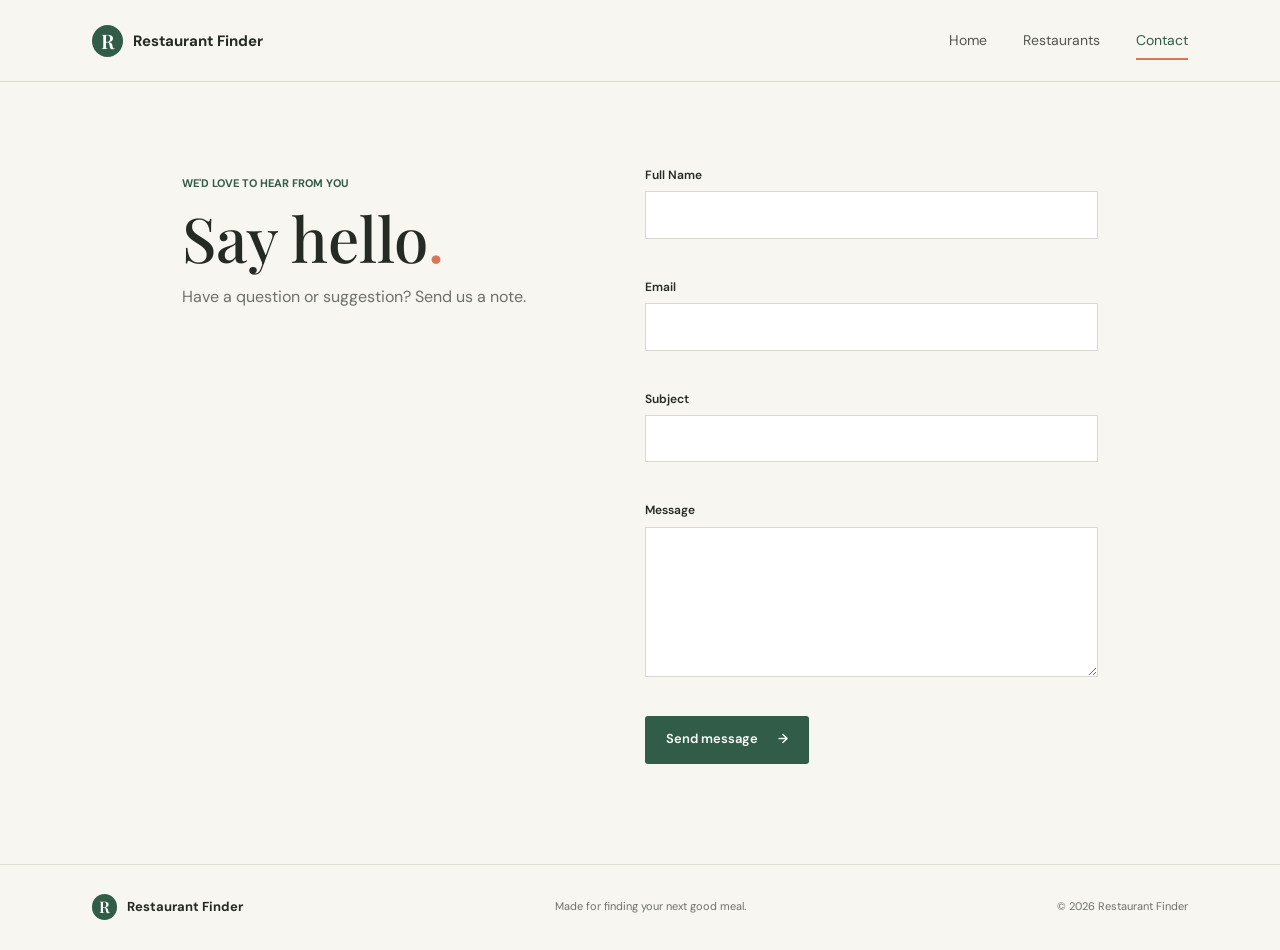
==== contact.html @ 0e704071 "Initial commit" ====
<!doctype html>
<html lang="en">
<head>
  <meta charset="utf-8">
  <meta name="viewport" content="width=device-width, initial-scale=1">
  <meta name="theme-color" content="#f7f6f1">
  <meta name="description" content="Send a message to Restaurant Finder.">
  <title>Contact | Restaurant Finder</title>
  <link rel="stylesheet" href="css/style.css">
  <script src="js/script.js" defer></script>
</head>
<body>
  <header class="site-header">
    <a class="brand" href="index.html" aria-label="Restaurant Finder home"><span class="brand-mark" aria-hidden="true">R</span>Restaurant Finder</a>
    <button class="menu-toggle" type="button" aria-expanded="false" aria-controls="site-navigation" aria-label="Open navigation"><span></span><span></span></button>
    <nav class="site-nav" id="site-navigation" aria-label="Main navigation">
      <a href="index.html">Home</a>
      <a href="restaurants.html">Restaurants</a>
      <a href="contact.html" aria-current="page">Contact</a>
    </nav>
  </header> 

  <main class="contact-main">
    <section class="contact-intro"><p class="eyebrow">We'd love to hear from you</p><h1>Say hello<span class="heading-period">.</span></h1><p>Have a question or suggestion? Send us a note.</p></section>
    <form class="contact-form" id="contact-form" novalidate>
      <div class="form-field"><label for="full-name">Full Name</label><input id="full-name" name="name" type="text" autocomplete="name" aria-describedby="name-error" required><span class="field-error" id="name-error"></span></div>
      <div class="form-field"><label for="email">Email</label><input id="email" name="email" type="email" autocomplete="email" aria-describedby="email-error" required><span class="field-error" id="email-error"></span></div>
      <div class="form-field"><label for="subject">Subject</label><input id="subject" name="subject" type="text" aria-describedby="subject-error" required><span class="field-error" id="subject-error"></span></div>
      <div class="form-field"><label for="message">Message</label><textarea id="message" name="message" rows="5" aria-describedby="message-error" required></textarea><span class="field-error" id="message-error"></span></div>
      <button class="button button-dark" type="submit">Send message <span aria-hidden="true">&rarr;</span></button>
      <p class="form-success" id="form-success" role="status" hidden>Thank you! Your message has been submitted successfully.</p>
    </form>
  </main>

  <footer class="site-footer"><a class="brand brand-footer" href="index.html"><span class="brand-mark" aria-hidden="true">R</span>Restaurant Finder</a><p>Made for finding your next good meal.</p><span>&copy; <span class="current-year"></span> Restaurant Finder</span></footer>
</body>
</html>
---- css/style.css ----
@import url('https://fonts.googleapis.com/css2?family=DM+Sans:wght@400;500;600;700&family=Playfair+Display:wght@500;600;700&display=swap');

:root {
  color-scheme: light;
  --paper: #f7f6f1;
  --ink: #252a24;
  --muted: #6d7169;
  --line: #deded5;
  --green: #315c48;
  --green-dark: #244534;
  --purple: #30203d;
  --coral: #d87559;
  --white: #fff;
  --serif: 'Playfair Display', Georgia, serif;
  --sans: 'DM Sans', 'Segoe UI', sans-serif;
}

* { box-sizing: border-box; }
html { scroll-behavior: smooth; }
body { margin: 0; background: var(--paper); color: var(--ink); font-family: var(--sans); font-size: 16px; line-height: 1.6; }
a { color: inherit; }
button, input, select, textarea { font: inherit; }
button, a, input, select, textarea { -webkit-tap-highlight-color: transparent; }
:focus-visible { outline: 3px solid var(--coral); outline-offset: 4px; }
.visually-hidden { position: absolute; width: 1px; height: 1px; padding: 0; margin: -1px; overflow: hidden; clip: rect(0, 0, 0, 0); white-space: nowrap; border: 0; }

.site-header { position: relative; z-index: 2; display: flex; align-items: center; justify-content: space-between; min-height: 82px; padding: 0 7.2%; border-bottom: 1px solid var(--line); }
.brand { display: inline-flex; align-items: center; gap: 10px; color: var(--ink); font-size: 15px; font-weight: 700; text-decoration: none; }
.brand-mark { display: grid; width: 31px; aspect-ratio: 1; place-items: center; border-radius: 50%; background: var(--green); color: var(--white); font-family: var(--serif); font-size: 20px; font-weight: 600; }
.site-nav { display: flex; align-items: center; gap: 36px; }
.site-nav a { position: relative; padding: 8px 0; color: #52574f; font-size: 14px; text-decoration: none; transition: color 160ms ease; }
.site-nav a:hover, .site-nav a[aria-current="page"] { color: var(--green); }
.site-nav a[aria-current="page"]::after { position: absolute; right: 0; bottom: 0; left: 0; height: 2px; background: var(--coral); content: ''; }
.menu-toggle { display: none; }

.home-hero { display: grid; grid-template-columns: .88fr 1.12fr; align-items: center; gap: 8%; max-width: 1440px; min-height: 565px; margin: 0 auto; padding: 56px 7.2% 68px; }
.hero-copy { padding: 0 0 5px; animation: rise-in 550ms ease both; }
.eyebrow { margin: 0 0 13px; color: var(--green); font-size: 11px; font-weight: 700; text-transform: uppercase; }
h1, h2, p { margin-top: 0; }
.hero-copy h1, .directory-intro h1, .contact-intro h1 { margin: 0; font-family: var(--serif); font-size: 74px; font-weight: 500; letter-spacing: 0; line-height: 1.04; }
.heading-period { color: var(--coral); }
.hero-intro { max-width: 350px; margin: 21px 0 28px; color: var(--muted); font-size: 17px; }
.button { display: inline-flex; min-height: 48px; align-items: center; justify-content: center; gap: 20px; padding: 0 20px; border: 1px solid transparent; border-radius: 3px; font-size: 13px; font-weight: 600; text-decoration: none; cursor: pointer; transition: background 160ms ease, transform 160ms ease; }
.button:hover { transform: translateY(-2px); }
.button-dark { background: var(--green); color: var(--white); }
.button-dark:hover { background: var(--green-dark); }
.hero-note { display: flex; align-items: center; gap: 8px; margin: 44px 0 0; color: var(--muted); font-size: 12px; }
.hero-note span { color: var(--coral); font-size: 18px; }
.hero-image-wrap { position: relative; min-width: 0; animation: rise-in 650ms 100ms ease both; }
.hero-image { display: block; width: 100%; height: 410px; object-fit: cover; object-position: center 54%; }
.image-caption { position: absolute; right: 0; bottom: 0; padding: 11px 15px; background: var(--paper); color: var(--muted); font-family: var(--serif); font-size: 13px; font-style: italic; }

.category-section { padding: 67px 7.2% 78px; background: #eeeee7; }
.section-heading { display: flex; align-items: end; justify-content: space-between; gap: 20px; max-width: 1200px; margin: 0 auto 28px; }
.section-heading h2, .home-cta h2 { margin: 0; font-family: var(--serif); font-size: 33px; font-weight: 500; line-height: 1.2; }
.text-link { padding-bottom: 5px; color: var(--green); font-size: 13px; font-weight: 600; text-decoration: none; }
.text-link span { margin-left: 5px; }
.category-list { display: grid; max-width: 1200px; grid-template-columns: repeat(5, minmax(0, 1fr)); margin: 0 auto; border-top: 1px solid #d2d3ca; }
.category-item { display: grid; min-height: 100px; grid-template-columns: 1fr auto; align-content: center; gap: 4px 8px; padding: 17px 15px 17px 0; border-bottom: 1px solid #d2d3ca; color: var(--ink); font-size: 14px; font-weight: 600; text-decoration: none; transition: color 160ms ease, padding 160ms ease; }
.category-item + .category-item { padding-left: 18px; border-left: 1px solid #d2d3ca; }
.category-item:hover { padding-top: 13px; color: var(--green); }
.category-number { grid-column: 1 / -1; color: var(--muted); font-size: 10px; font-weight: 500; }
.category-arrow { grid-column: 2; grid-row: 2; color: var(--coral); }
.home-cta { display: flex; flex-direction: column; align-items: flex-start; padding: 72px 7.2% 78px; background: var(--green); color: var(--white); }
.home-cta .eyebrow { color: #d7e4d9; }
.home-cta h2 { margin: 0 0 24px; font-size: 39px; }
.button-light { background: var(--paper); color: var(--green-dark); }
.button-light:hover { background: var(--white); }

.faq-section { display: grid; max-width: 1200px; grid-template-columns: minmax(220px, .8fr) 1.2fr; gap: 10%; margin: 0 auto; padding: 72px 7.2% 78px; }
.faq-heading h2 { margin: 0; font-family: var(--serif); font-size: 33px; font-weight: 500; line-height: 1.2; }
.faq-list { border-top: 1px solid var(--line); }
.faq-item { border-bottom: 1px solid var(--line); }
.faq-item summary { position: relative; padding: 17px 34px 17px 0; color: var(--ink); font-size: 14px; font-weight: 600; list-style: none; cursor: pointer; }
.faq-item summary::-webkit-details-marker { display: none; }
.faq-item summary::after { position: absolute; top: 14px; right: 4px; color: var(--coral); font-size: 20px; font-weight: 400; content: '+'; }
.faq-item[open] summary::after { content: '\2212'; }
.faq-item p { max-width: 620px; margin: 0; padding: 0 28px 18px 0; color: var(--muted); font-size: 13px; }

.site-footer { display: flex; min-height: 86px; align-items: center; justify-content: space-between; gap: 20px; padding: 20px 7.2%; border-top: 1px solid var(--line); color: var(--muted); font-size: 11px; }
.brand-footer { color: var(--ink); font-size: 13px; }
.brand-footer .brand-mark { width: 25px; font-size: 16px; }
.site-footer p { margin: 0; }

.directory-main { max-width: 1440px; min-height: 70vh; margin: 0 auto; padding: 70px 7.2% 86px; }
.directory-intro { margin-bottom: 39px; }
.directory-intro h1, .contact-intro h1 { font-size: 62px; }
.directory-intro > p:last-child, .contact-intro > p:last-child { margin: 14px 0 0; color: var(--muted); }
.directory-controls { display: grid; grid-template-columns: minmax(220px, 1.5fr) repeat(2, minmax(150px, .75fr)) auto; align-items: center; gap: 12px; padding: 17px; border: 1px solid var(--line); background: #f0efe9; }
.search-control, .select-control { display: flex; min-width: 0; height: 46px; align-items: center; border: 1px solid #d8d9d1; background: var(--paper); }
.search-control { gap: 10px; padding: 0 12px; }
.search-control input, .select-control select { width: 100%; height: 100%; border: 0; outline: 0; background: transparent; color: var(--ink); font-size: 13px; }
.search-control:focus-within, .select-control:focus-within { outline: 2px solid var(--coral); outline-offset: 1px; }
.search-control input:focus-visible, .select-control select:focus-visible { outline: 0; }
.search-control input::placeholder { color: #85877f; }
.search-icon { position: relative; width: 15px; height: 15px; flex: 0 0 15px; border: 1.7px solid var(--green); border-radius: 50%; }
.search-icon::after { position: absolute; right: -5px; bottom: -3px; width: 6px; height: 1.7px; transform: rotate(48deg); background: var(--green); content: ''; }
.select-control { position: relative; padding: 0 10px; }
.select-control select { padding-right: 16px; cursor: pointer; }
.favourites-control { display: inline-flex; min-height: 44px; align-items: center; gap: 7px; color: var(--ink); font-size: 12px; white-space: nowrap; cursor: pointer; }
.favourites-control input { width: 16px; height: 16px; accent-color: var(--green); }
.heart-icon { color: var(--coral); font-size: 19px; line-height: 1; }
.nearby-tools { display: flex; align-items: center; gap: 12px; flex-wrap: wrap; margin-top: 16px; }
.nearby-tools .button { min-height: 42px; }
.location-status { flex: 1; min-width: 200px; margin: 0; color: var(--muted); font-size: 12px; }
.browse-all-button { border: 0; background: transparent; cursor: pointer; }
.map-attribution { margin: 10px 0 0; color: var(--muted); font-size: 11px; }
.map-attribution a { color: var(--green); }
.results-section { margin-top: 44px; }
.results-heading-row { display: flex; align-items: baseline; justify-content: space-between; margin-bottom: 19px; }
.results-heading-row h2 { margin: 0; font-family: var(--serif); font-size: 26px; font-weight: 500; }
.results-count { margin: 0; color: var(--muted); font-size: 12px; }
.restaurant-grid { display: grid; grid-template-columns: repeat(3, minmax(0, 1fr)); gap: 25px 20px; }
.status-message { grid-column: 1 / -1; margin: 0; padding: 45px 10px; color: var(--muted); text-align: center; }
.restaurant-card { min-width: 0; border: 1px solid var(--line); background: var(--white); animation: rise-in 300ms ease both; }
.card-image-wrap { position: relative; overflow: hidden; background: #e5e5dc; }
.card-image { display: block; width: 100%; height: 205px; object-fit: cover; transition: transform 300ms ease; }
.restaurant-card:hover .card-image { transform: scale(1.025); }
.card-favourite { position: absolute; top: 12px; right: 12px; display: grid; width: 38px; height: 38px; place-items: center; border: 0; border-radius: 50%; background: var(--paper); color: var(--ink); font-size: 21px; cursor: pointer; }
.card-favourite[aria-pressed="true"] { color: #b44f3e; }
.card-favourite:hover { background: var(--white); }
.card-body { padding: 17px 17px 16px; }
.card-meta { margin: 0 0 5px; color: var(--green); font-size: 10px; font-weight: 700; text-transform: uppercase; }
.card-city { margin: 0 0 5px; color: var(--muted); font-size: 11px; }
.card-body h3 { margin: 0 0 7px; font-family: var(--serif); font-size: 21px; font-weight: 500; line-height: 1.3; }
.card-description { min-height: 44px; margin: 0 0 15px; color: var(--muted); font-size: 12px; line-height: 1.55; }
.card-address { margin: 0 0 12px; color: var(--muted); font-size: 11px; line-height: 1.5; }
.card-distance { margin: 0 0 12px; color: var(--green); font-size: 11px; font-weight: 700; }
.card-actions { display: flex; align-items: center; justify-content: flex-start; flex-wrap: wrap; gap: 6px 14px; padding-top: 12px; border-top: 1px solid #e8e8e1; }
.map-link, .details-button, .save-button { padding: 5px 0; border: 0; background: transparent; color: var(--green); font-size: 12px; font-weight: 600; text-decoration: none; cursor: pointer; }
.details-button:hover, .save-button:hover { color: var(--coral); }
.map-link:hover { color: var(--coral); }
.save-button { color: var(--muted); }
.save-button[aria-pressed="true"] { color: #b44f3e; }
.book-button { display: inline-flex; min-height: 34px; align-items: center; justify-content: center; margin-left: auto; padding: 0 12px; border-radius: 3px; background: var(--purple); color: var(--white); font-size: 11px; font-weight: 600; text-decoration: none; transition: background 160ms ease, transform 160ms ease; }
.book-button:hover { transform: translateY(-1px); background: #493258; }
.dialog-booking { margin: 18px 0 0; }

.directory-page { background: var(--purple); color: var(--white); }
.directory-page .site-header { border-color: #51445b; }
.directory-page .brand, .directory-page .site-nav a { color: #f7f2fa; }
.directory-page .site-nav a:hover, .directory-page .site-nav a[aria-current="page"] { color: #e2c6ec; }
.directory-page .brand-mark { background: var(--coral); }
.directory-page .directory-intro .eyebrow { color: #d9bddf; }
.directory-page .directory-intro > p:last-child, .directory-page .location-status, .directory-page .map-attribution { color: #d1c6d7; }
.directory-page .directory-controls { border-color: #62536c; background: #eee9f1; }
.directory-page .favourites-control { color: var(--ink); }
.directory-page .map-attribution a { color: #ead0f0; }
.directory-page .results-heading-row h2, .directory-page .results-count { color: #f7f2fa; }
.directory-page .site-footer { border-color: #51445b; color: #d1c6d7; }
.directory-page .brand-footer { color: #f7f2fa; }

.details-dialog { position: fixed; width: min(560px, calc(100% - 32px)); max-width: none; max-height: min(90vh, 740px); padding: 0; overflow: auto; border: 0; background: var(--paper); color: var(--ink); box-shadow: 0 18px 70px #1018104d; }
.details-dialog::backdrop { background: #19241d99; }
.dialog-close { position: absolute; z-index: 1; top: 12px; right: 12px; display: grid; width: 38px; height: 38px; place-items: center; border: 0; border-radius: 50%; background: var(--paper); color: var(--ink); font-size: 25px; cursor: pointer; }
.dialog-image { display: block; width: 100%; height: 300px; object-fit: cover; background: #e5e5dc; }
.dialog-copy { padding: 25px 28px 30px; }
.dialog-copy h2 { margin: 0 0 10px; font-family: var(--serif); font-size: 31px; font-weight: 500; }
.dialog-copy > p:last-of-type { margin: 0; color: var(--muted); }
.dialog-copy .dialog-address { margin-top: 14px; font-size: 13px; }

.contact-main { display: grid; max-width: 1100px; min-height: 70vh; grid-template-columns: .8fr 1fr; gap: 11%; margin: 0 auto; padding: 84px 7.2% 100px; }
.contact-intro { padding-top: 9px; }
.contact-form { display: grid; gap: 17px; }
.form-field { display: grid; gap: 6px; }
.form-field label { color: var(--ink); font-size: 12px; font-weight: 600; }
.form-field input, .form-field textarea { width: 100%; min-height: 45px; padding: 10px 12px; border: 1px solid #d8d9d1; border-radius: 0; background: var(--white); color: var(--ink); resize: vertical; }
.form-field input[aria-invalid="true"], .form-field textarea[aria-invalid="true"] { border-color: #b44f3e; }
.field-error { min-height: 16px; color: #a53f32; font-size: 11px; }
.contact-form .button { justify-self: start; }
.form-success { margin: 0; padding: 13px 15px; border-left: 3px solid var(--green); background: #e8eee8; color: var(--green-dark); font-size: 13px; }

@keyframes rise-in { from { opacity: 0; transform: translateY(10px); } to { opacity: 1; transform: translateY(0); } }

@media (max-width: 900px) {
  .site-header { padding-right: 5%; padding-left: 5%; }
  .home-hero { gap: 5%; padding-right: 5%; padding-left: 5%; }
  .hero-image { height: 350px; }
  .category-section, .home-cta { padding-right: 5%; padding-left: 5%; }
  .directory-main { padding-right: 5%; padding-left: 5%; }
  .directory-controls { grid-template-columns: minmax(200px, 1fr) 1fr 1fr; }
  .favourites-control { grid-column: 1 / -1; justify-self: end; min-height: 30px; }
  .restaurant-grid { grid-template-columns: repeat(2, minmax(0, 1fr)); }
  .contact-main { gap: 7%; padding-right: 5%; padding-left: 5%; }
  .site-footer { padding-right: 5%; padding-left: 5%; }
}

@media (max-width: 600px) {
  .site-header { min-height: 68px; padding: 0 6%; }
  .menu-toggle { display: grid; width: 42px; height: 42px; align-content: center; justify-items: center; gap: 5px; border: 1px solid var(--line); background: transparent; cursor: pointer; }
  .menu-toggle span { width: 17px; height: 1.5px; background: var(--ink); transition: transform 160ms ease; }
  .menu-toggle[aria-expanded="true"] span:first-child { transform: translateY(3.25px) rotate(45deg); }
  .menu-toggle[aria-expanded="true"] span:last-child { transform: translateY(-3.25px) rotate(-45deg); }
  .site-nav { position: absolute; top: calc(100% - 1px); right: 0; left: 0; display: none; align-items: stretch; gap: 0; padding: 8px 6% 14px; border-bottom: 1px solid var(--line); background: var(--paper); }
  .site-nav.is-open { display: flex; flex-direction: column; }
  .site-nav a { padding: 11px 0; }
  .site-nav a[aria-current="page"]::after { right: auto; width: 28px; }
  .home-hero { grid-template-columns: 1fr; gap: 34px; padding: 54px 6% 46px; }
  .hero-copy h1 { font-size: 58px; }
  .hero-intro { margin: 16px 0 22px; font-size: 15px; }
  .hero-note { margin-top: 25px; }
  .hero-image { height: 280px; }
  .category-section { padding: 48px 6% 54px; }
  .section-heading { align-items: start; margin-bottom: 21px; }
  .section-heading h2 { max-width: 280px; font-size: 27px; }
  .section-heading .text-link { align-self: end; font-size: 11px; white-space: nowrap; }
  .category-list { grid-template-columns: 1fr; }
  .category-item, .category-item + .category-item { min-height: 65px; grid-template-columns: 44px 1fr auto; align-items: center; padding: 10px 5px 10px 0; border-left: 0; }
  .category-number { grid-column: 1; grid-row: 1; }
  .category-item > span:nth-child(2) { grid-column: 2; grid-row: 1; }
  .category-arrow { grid-column: 3; grid-row: 1; }
  .home-cta { padding: 48px 6% 54px; }
  .home-cta h2 { font-size: 32px; }
  .site-footer { flex-wrap: wrap; gap: 9px 18px; padding: 20px 6%; }
  .site-footer p { order: 1; width: 100%; }
  .directory-main { padding: 48px 6% 64px; }
  .directory-intro { margin-bottom: 27px; }
  .directory-intro h1, .contact-intro h1 { font-size: 46px; }
  .directory-intro > p:last-child { max-width: 350px; font-size: 14px; }
  .directory-controls { grid-template-columns: 1fr 1fr; gap: 9px; padding: 12px; }
  .search-control { grid-column: 1 / -1; }
  .select-control { height: 43px; }
  .select-control select { font-size: 12px; }
  .favourites-control { grid-column: 1 / -1; justify-self: start; }
  .nearby-tools { align-items: flex-start; gap: 10px; }
  .nearby-tools .button { width: 100%; }
  .location-status { flex-basis: 100%; }
  .results-section { margin-top: 34px; }
  .restaurant-grid { grid-template-columns: 1fr; gap: 16px; }
  .card-image { height: 220px; }
  .card-body { padding: 15px; }
  .card-description { min-height: 0; }
  .contact-main { grid-template-columns: 1fr; gap: 30px; padding: 55px 6% 70px; }
  .contact-intro > p:last-child { font-size: 14px; }
  .dialog-image { height: 230px; }
  .dialog-copy { padding: 21px 22px 25px; }
}

@media (prefers-reduced-motion: reduce) {
  *, *::before, *::after { scroll-behavior: auto !important; animation-duration: .01ms !important; animation-iteration-count: 1 !important; transition-duration: .01ms !important; }
}
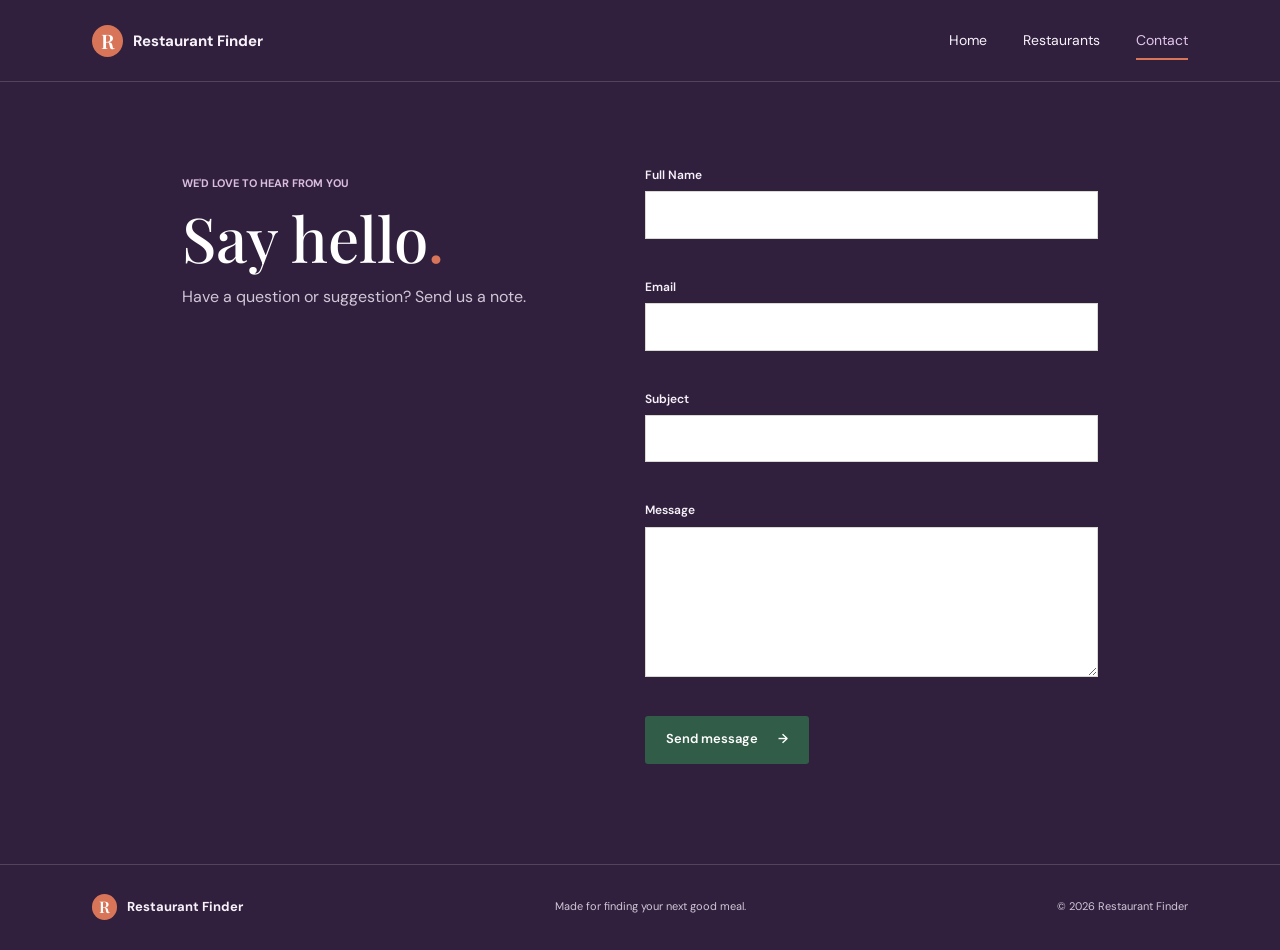
==== commit fe9caa85: "Unify site page theme" ====
--- a/contact.html
+++ b/contact.html
@@ -9,7 +9,7 @@
   <link rel="stylesheet" href="css/style.css">
   <script src="js/script.js" defer></script>
 </head>
-<body>
+<body class="theme-page">
   <header class="site-header">
     <a class="brand" href="index.html" aria-label="Restaurant Finder home"><span class="brand-mark" aria-hidden="true">R</span>Restaurant Finder</a>
     <button class="menu-toggle" type="button" aria-expanded="false" aria-controls="site-navigation" aria-label="Open navigation"><span></span><span></span></button>
--- a/css/style.css
+++ b/css/style.css
@@ -86,9 +86,11 @@
 .directory-intro { margin-bottom: 39px; }
 .directory-intro h1, .contact-intro h1 { font-size: 62px; }
 .directory-intro > p:last-child, .contact-intro > p:last-child { margin: 14px 0 0; color: var(--muted); }
-.directory-controls { display: grid; grid-template-columns: minmax(220px, 1.5fr) repeat(2, minmax(150px, .75fr)) auto; align-items: center; gap: 12px; padding: 17px; border: 1px solid var(--line); background: #f0efe9; }
+.directory-controls { display: grid; grid-template-columns: minmax(280px, 1.8fr) repeat(3, minmax(125px, .75fr)) auto; align-items: center; gap: 12px; padding: 17px; border: 1px solid var(--line); background: #f0efe9; }
+.directory-search { display: flex; min-width: 0; align-items: center; gap: 8px; }
 .search-control, .select-control { display: flex; min-width: 0; height: 46px; align-items: center; border: 1px solid #d8d9d1; background: var(--paper); }
-.search-control { gap: 10px; padding: 0 12px; }
+.search-control { flex: 1; gap: 10px; padding: 0 12px; }
+.directory-search-button { min-height: 46px; padding: 0 16px; }
 .search-control input, .select-control select { width: 100%; height: 100%; border: 0; outline: 0; background: transparent; color: var(--ink); font-size: 13px; }
 .search-control:focus-within, .select-control:focus-within { outline: 2px solid var(--coral); outline-offset: 1px; }
 .search-control input:focus-visible, .select-control select:focus-visible { outline: 0; }
@@ -136,19 +138,28 @@
 .book-button:hover { transform: translateY(-1px); background: #493258; }
 .dialog-booking { margin: 18px 0 0; }
 
-.directory-page { background: var(--purple); color: var(--white); }
-.directory-page .site-header { border-color: #51445b; }
-.directory-page .brand, .directory-page .site-nav a { color: #f7f2fa; }
-.directory-page .site-nav a:hover, .directory-page .site-nav a[aria-current="page"] { color: #e2c6ec; }
-.directory-page .brand-mark { background: var(--coral); }
-.directory-page .directory-intro .eyebrow { color: #d9bddf; }
-.directory-page .directory-intro > p:last-child, .directory-page .location-status, .directory-page .map-attribution { color: #d1c6d7; }
-.directory-page .directory-controls { border-color: #62536c; background: #eee9f1; }
-.directory-page .favourites-control { color: var(--ink); }
-.directory-page .map-attribution a { color: #ead0f0; }
-.directory-page .results-heading-row h2, .directory-page .results-count { color: #f7f2fa; }
-.directory-page .site-footer { border-color: #51445b; color: #d1c6d7; }
-.directory-page .brand-footer { color: #f7f2fa; }
+.theme-page { background: var(--purple); color: var(--white); }
+.theme-page .site-header { border-color: #51445b; }
+.theme-page .brand, .theme-page .site-nav a { color: #f7f2fa; }
+.theme-page .site-nav a:hover, .theme-page .site-nav a[aria-current="page"] { color: #e2c6ec; }
+.theme-page .brand-mark { background: var(--coral); }
+.theme-page .eyebrow { color: #d9bddf; }
+.theme-page .hero-intro, .theme-page .hero-note, .theme-page .directory-intro > p:last-child, .theme-page .contact-intro > p:last-child, .theme-page .location-status, .theme-page .map-attribution, .theme-page .faq-item p { color: #d1c6d7; }
+.theme-page .directory-controls { border-color: #62536c; background: #eee9f1; }
+.theme-page .favourites-control { color: var(--ink); }
+.theme-page .map-attribution a, .theme-page .text-link { color: #ead0f0; }
+.theme-page .results-heading-row h2, .theme-page .results-count { color: #f7f2fa; }
+.theme-page .site-footer { border-color: #51445b; color: #d1c6d7; }
+.theme-page .brand-footer { color: #f7f2fa; }
+.theme-page .category-section { background: #392d43; }
+.theme-page .category-list, .theme-page .faq-list, .theme-page .faq-item { border-color: #51445b; }
+.theme-page .category-item, .theme-page .faq-item summary { color: #f7f2fa; }
+.theme-page .category-item { border-color: #51445b; }
+.theme-page .category-number { color: #d1c6d7; }
+.theme-page .category-item:hover { color: #e2c6ec; }
+.theme-page .home-cta { border-top: 1px solid #51445b; background: #392d43; }
+.theme-page .home-cta .eyebrow { color: #d7e4d9; }
+.theme-page .form-field label { color: #f7f2fa; }
 
 .details-dialog { position: fixed; width: min(560px, calc(100% - 32px)); max-width: none; max-height: min(90vh, 740px); padding: 0; overflow: auto; border: 0; background: var(--paper); color: var(--ink); box-shadow: 0 18px 70px #1018104d; }
 .details-dialog::backdrop { background: #19241d99; }
@@ -178,7 +189,8 @@
   .hero-image { height: 350px; }
   .category-section, .home-cta { padding-right: 5%; padding-left: 5%; }
   .directory-main { padding-right: 5%; padding-left: 5%; }
-  .directory-controls { grid-template-columns: minmax(200px, 1fr) 1fr 1fr; }
+  .directory-controls { grid-template-columns: repeat(3, minmax(0, 1fr)); }
+  .directory-search { grid-column: span 2; }
   .favourites-control { grid-column: 1 / -1; justify-self: end; min-height: 30px; }
   .restaurant-grid { grid-template-columns: repeat(2, minmax(0, 1fr)); }
   .contact-main { gap: 7%; padding-right: 5%; padding-left: 5%; }
@@ -192,6 +204,7 @@
   .menu-toggle[aria-expanded="true"] span:first-child { transform: translateY(3.25px) rotate(45deg); }
   .menu-toggle[aria-expanded="true"] span:last-child { transform: translateY(-3.25px) rotate(-45deg); }
   .site-nav { position: absolute; top: calc(100% - 1px); right: 0; left: 0; display: none; align-items: stretch; gap: 0; padding: 8px 6% 14px; border-bottom: 1px solid var(--line); background: var(--paper); }
+  .theme-page .site-nav { border-color: #51445b; background: #392d43; }
   .site-nav.is-open { display: flex; flex-direction: column; }
   .site-nav a { padding: 11px 0; }
   .site-nav a[aria-current="page"]::after { right: auto; width: 28px; }
@@ -204,6 +217,7 @@
   .section-heading { align-items: start; margin-bottom: 21px; }
   .section-heading h2 { max-width: 280px; font-size: 27px; }
   .section-heading .text-link { align-self: end; font-size: 11px; white-space: nowrap; }
+  .faq-section { grid-template-columns: 1fr; gap: 24px; padding: 48px 6% 54px; }
   .category-list { grid-template-columns: 1fr; }
   .category-item, .category-item + .category-item { min-height: 65px; grid-template-columns: 44px 1fr auto; align-items: center; padding: 10px 5px 10px 0; border-left: 0; }
   .category-number { grid-column: 1; grid-row: 1; }
@@ -218,7 +232,7 @@
   .directory-intro h1, .contact-intro h1 { font-size: 46px; }
   .directory-intro > p:last-child { max-width: 350px; font-size: 14px; }
   .directory-controls { grid-template-columns: 1fr 1fr; gap: 9px; padding: 12px; }
-  .search-control { grid-column: 1 / -1; }
+  .directory-search { grid-column: 1 / -1; }
   .select-control { height: 43px; }
   .select-control select { font-size: 12px; }
   .favourites-control { grid-column: 1 / -1; justify-self: start; }
